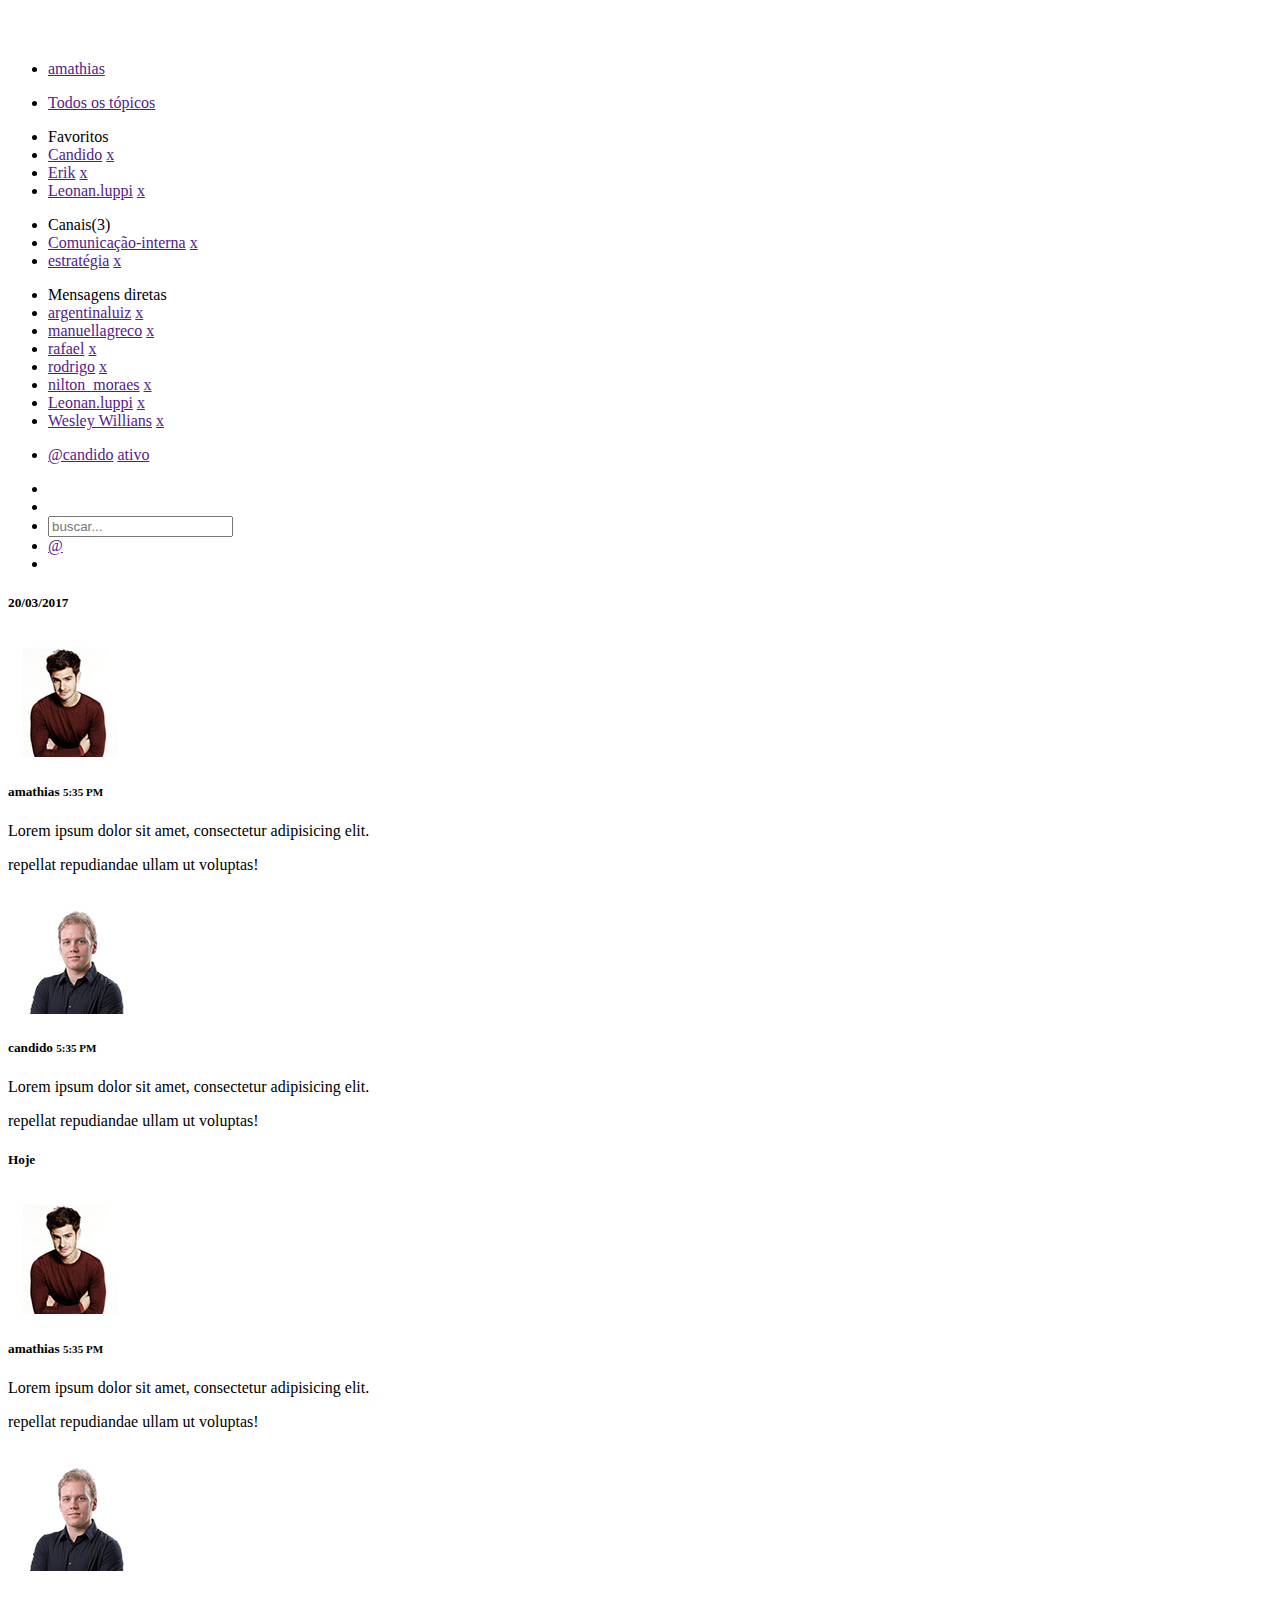
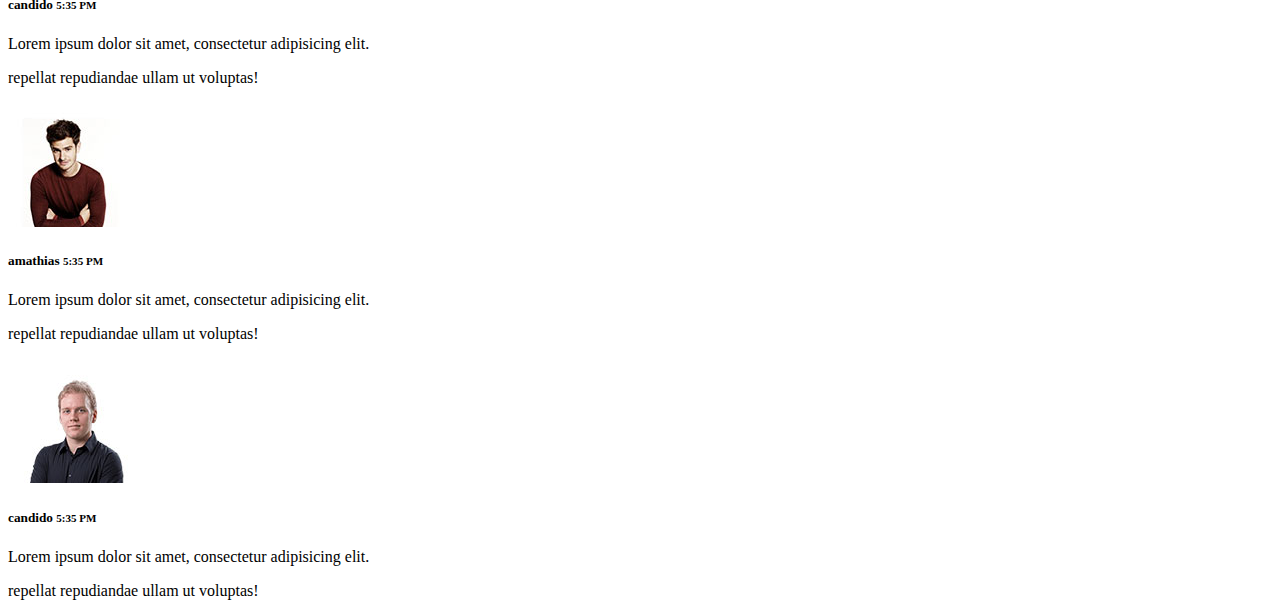
==== projeto/index.html @ 64326f10 "Atualização final do projeto" ====
<!DOCTYPE html>
<html lang="pt-br">
  <head>
    <meta charset="utf-8">
    <meta http-equiv="X-UA-Compatible" content="IE=edge">
    <meta name="viewport" content="width=device-width, initial-scale=1">
    <!-- The above 3 meta tags *must* come first in the head; any other head content must come *after* these tags -->
    <title>Chatschool</title>

    <!-- Bootstrap -->
    <link href="C:SchoolOfNet/SiteDoZero/projeto/css/bootstrap.min.css" rel="stylesheet">
    <!--CSS-->
    <link rel="stylesheet" type="text/css" href="C:SchoolOfNet/SiteDoZero/projeto/css/style.css">

    <!-- HTML5 shim and Respond.js for IE8 support of HTML5 elements and media queries -->
    <!-- WARNING: Respond.js doesn't work if you view the page via file:// -->
    <!--[if lt IE 9]>
      <script src="https://oss.maxcdn.com/html5shiv/3.7.3/html5shiv.min.js"></script>
      <script src="https://oss.maxcdn.com/respond/1.4.2/respond.min.js"></script>
    <![endif]-->
  </head>
  <body>
    <div class="container-fluid box-100-height">
    <div class="row box-100-height">
        <section id="sidenav" class="col-md-2 box-100-height">
            <div class="navbar navbar-inverse navbar-static-top">
                <div class="container-fluid">
                    <div class="navbar-header">
                        <a href="" class="navbar-brand">
                            <img src="../img/logo.png" alt="">
                        </a>
                    </div>
                    <ul id="me" class="nav navbar-nav">
                        <li class="online">
                            <a href="">amathias</a>
                        </li>
                    </ul>
                </div>
            </div>

            <ul class="nav nav-pills nav-stacked">
                <li class="no-status">
                  <a href=""><span class="glyphicon glyphicon-comment"></span> Todos os tópicos</a>
                </li>
            </ul>

            <ul class="nav nav-pills nav-stacked">
                <li class="nav-header">
                    <span class="glyphicon glyphicon-star"></span> Favoritos
                </li>
                <li class="online">
                    <a href="">Candido</a>
                    <a href="" class="action">x</a>
                </li>
                <li>
                    <a href="">Erik</a>
                    <a href="" class="action">x</a>
                </li>
                <li>
                    <a href="">Leonan.luppi</a>
                    <a href="" class="action">x</a>
                </li>
            </ul>

            <ul class="nav nav-pills nav-stacked">
                <li class="nav-header">
                    Canais(3)
                </li>
                <li class="active online">
                    <a href=""><span class="glyphicon glyphicon-lock"></span> Comunicação-interna</a>
                    <a href="" class="action">x</a>
                </li>
                <li>
                    <a href=""><span class="glyphicon glyphicon-lock"></span> estratégia</a>
                    <a href="" class="action">x</a>
                </li>
            </ul>

            <ul class="nav nav-pills nav-stacked">
                <li class="nav-header">
                    Mensagens diretas
                </li>
                <li>
                    <a href="">argentinaluiz</a>
                    <a href="" class="action">x</a>
                </li>
                <li>
                    <a href="">manuellagreco</a>
                    <a href="" class="action">x</a>
                </li>
                <li class="online">
                    <a href="">rafael</a>
                    <a href="" class="action">x</a>
                </li>
                <li>
                    <a href="">rodrigo</a>
                    <a href="" class="action">x</a>
                </li>
                <li>
                    <a href="">nilton_moraes</a>
                    <a href="" class="action">x</a>
                </li>
                <li>
                    <a href="">Leonan.luppi</a>
                    <a href="" class="action">x</a>
                </li>
                <li>
                    <a href="">Wesley Willians</a>
                    <a href="" class="action">x</a>
                </li>
            </ul>
        </section>

        <section id="content" class="col-md-10  box-100-height">
              <div class="navbar navbar-default navbar-static-top">
                  <div class="container-fluid">
                      <ul id="chat-title" class="nav navbar-nav">
                          <li>
                              <span>
                                  <a href="">@candido</a>
                                  <a href=""><span class="glyphicon glyphicon-star"></span> </a>
                                  <a href="" class="status">ativo</a>
                              </span>
                          </li>
                      </ul>
                      <ul class="nav navbar-nav navbar-right">
                          <li><a href=""><span class="glyphicon glyphicon-earphone"></span> </a></li>
                          <li><a href=""><span class="glyphicon glyphicon-cog"></span> </a></li>
                          <li>
                              <form action="" class="navbar-form navbar-left">
                                  <div class="input-group">
                                      <span class="input-group-addon"><span class="glyphicon glyphicon-search"></span></span>
                                      <input type="text" class="form-control" placeholder="buscar...">
                                  </div>
                              </form>
                          </li>
                          <li><a href="">@</a></li>
                          <li><a href=""><span class="glyphicon glyphicon-star-empty"></span> </a></li>
                      </ul>
                  </div>
              </div>

              <div class="row">
                  <div class="col-md-12 datetime-separator">
                      <h5>20/03/2017</h5>
                  </div>
              </div>

              <div class="row">
                  <div class="col-md-1">
                      <div class="img-box-round">
                          <img src="../img/time/team1.jpg" alt="">
                      </div>
                  </div>
                  <div class="col-md-11">
                      <div class="row">
                          <h5>amathias <small>5:35 PM</small></h5>
                      </div>
                      <div class="row">
                          <p>Lorem ipsum dolor sit amet, consectetur adipisicing elit.</p>
                          <p>repellat repudiandae ullam ut voluptas!</p>
                      </div>
                  </div>
              </div>

              <div class="row">
                  <div class="col-md-1">
                      <div class="img-box-round">
                          <img src="../img/time/team2.jpg" alt="">
                      </div>
                  </div>
                  <div class="col-md-11">
                      <div class="row">
                          <h5>candido <small>5:35 PM</small></h5>
                      </div>
                      <div class="row">
                          <p>Lorem ipsum dolor sit amet, consectetur adipisicing elit.</p>
                          <p>repellat repudiandae ullam ut voluptas!</p>
                      </div>
                  </div>
              </div>

              <div class="row">
                  <div class="col-md-12 datetime-separator">
                      <h5>Hoje</h5>
                  </div>
              </div>

            <!-- Início do bloco de conversa que deverá ser duplicado para estilização -->
              <div class="row">
                  <div class="col-md-1">
                      <div class="img-box-round">
                          <img src="../img/time/team1.jpg" alt="">
                      </div>
                  </div>
                  <div class="col-md-11">
                      <div class="row">
                          <h5>amathias <small>5:35 PM</small></h5>
                      </div>
                      <div class="row">
                          <p>Lorem ipsum dolor sit amet, consectetur adipisicing elit.</p>
                          <p>repellat repudiandae ullam ut voluptas!</p>
                      </div>
                  </div>
              </div>

              <div class="row">
                  <div class="col-md-1">
                      <div class="img-box-round">
                          <img src="../img/time/team2.jpg" alt="">
                      </div>
                  </div>
                  <div class="col-md-11">
                      <div class="row">
                          <h5>candido <small>5:35 PM</small></h5>
                      </div>
                      <div class="row">
                          <p>Lorem ipsum dolor sit amet, consectetur adipisicing elit.</p>
                          <p>repellat repudiandae ullam ut voluptas!</p>
                      </div>
                  </div>
              </div>
              <div class="row">
                  <div class="col-md-1">
                      <div class="img-box-round">
                          <img src="../img/time/team1.jpg" alt="">
                      </div>
                  </div>
                  <div class="col-md-11">
                      <div class="row">
                          <h5>amathias <small>5:35 PM</small></h5>
                      </div>
                      <div class="row">
                          <p>Lorem ipsum dolor sit amet, consectetur adipisicing elit.</p>
                          <p>repellat repudiandae ullam ut voluptas!</p>
                      </div>
                  </div>
              </div>

              <div class="row">
                  <div class="col-md-1">
                      <div class="img-box-round">
                          <img src="../img/time/team2.jpg" alt="">
                      </div>
                  </div>
                  <div class="col-md-11">
                      <div class="row">
                          <h5>candido <small>5:35 PM</small></h5>
                      </div>
                      <div class="row">
                          <p>Lorem ipsum dolor sit amet, consectetur adipisicing elit.</p>
                          <p>repellat repudiandae ullam ut voluptas!</p>
                      </div>
                  </div>
              </div>
              <!-- Fim do bloco de conversa -->

              <!-- Dupliquem o bloco de conversa, marcado acima, para terem mais conversas no conteúdo teste. Não duplicamos, para que este conteúdo não fique extenso -->
        </section>
    </div>
</div>

    <!-- jQuery (necessary for Bootstrap's JavaScript plugins) -->
    <script src="https://ajax.googleapis.com/ajax/libs/jquery/1.12.4/jquery.min.js"></script>
    <!-- Include all compiled plugins (below), or include individual files as needed -->
    <script src="C:SchoolOfNet/SiteDoZero/projeto/js/bootstrap.min.js"></script>
  </body>
</html>
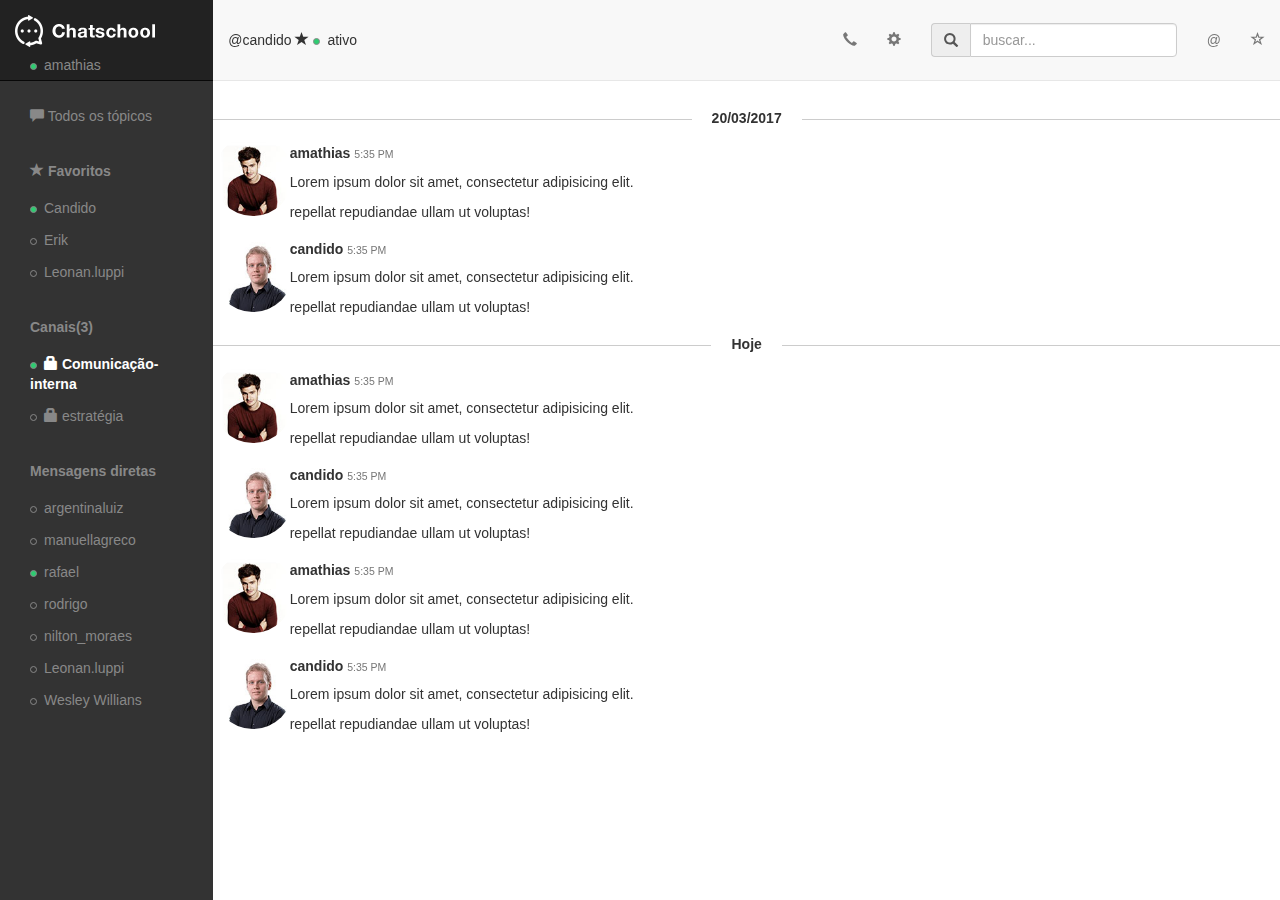
==== commit f022602a: "Concluindo alterações, index.html" ====
--- a/projeto/index.html
+++ b/projeto/index.html
@@ -8,9 +8,9 @@
     <title>Chatschool</title>
 
     <!-- Bootstrap -->
-    <link href="C:SchoolOfNet/SiteDoZero/projeto/css/bootstrap.min.css" rel="stylesheet">
+    <link href="css/bootstrap.min.css" rel="stylesheet">
     <!--CSS-->
-    <link rel="stylesheet" type="text/css" href="C:SchoolOfNet/SiteDoZero/projeto/css/style.css">
+    <link rel="stylesheet" type="text/css" href="css/style.css">
 
     <!-- HTML5 shim and Respond.js for IE8 support of HTML5 elements and media queries -->
     <!-- WARNING: Respond.js doesn't work if you view the page via file:// -->
--- a/projeto/css/style.css
+++ b/projeto/css/style.css
@@ -0,0 +1,233 @@
+@import "../../css/icons.css";
+
+
+#sidenav {
+    background-color: #333333;
+    color: #888;
+    padding-right: 0;
+}
+
+#sidenav a {
+    color: #888;
+}
+
+#sidenav .navbar {
+    margin-left: -15px;
+}
+
+#sidenav .nav-header {
+    padding: 10px 15px;
+    font-weight: bold;
+    margin-top: 20px;
+}
+
+#sidenav .nav-pills>li>a {
+    border-radius: 0;
+    padding: 5px 15px;
+}
+
+#sidenav .nav-pills>li.active>a {
+    background-color: transparent;
+    color: #fff;
+    font-weight: bold;
+}
+
+#sidenav .nav-pills>li>a:hover, #sidenav .nav-pills>li>a:focus {
+    background-color: #222222;
+}
+#sidenav .nav>li>a:before {
+    content: '';
+    display: inline-block;
+    border: 1px solid #888;
+    border-radius: 100%;
+    width: 7px;
+    height: 7px;
+    vertical-align: middle;
+    margin-right: 7px;
+}
+
+#sidenav .nav>li.online>a:before {
+    background-color: #2ecc71;
+}
+#sidenav .nav>li>a:before {
+    content: '';
+    display: inline-block;
+    border: 1px solid #888;
+    border-radius: 100%;
+    width: 7px;
+    height: 7px;
+    vertical-align: middle;
+    margin-right: 7px;
+}
+
+#sidenav .nav>li.online>a:before {
+    background-color: #2ecc71;
+}
+
+#sidenav .nav>li>a.action:before {
+    display: none;
+}
+
+#sidenav .nav>li {
+    position: relative;
+}
+
+#sidenav .nav>li>a.action {
+    display: none;
+    position: absolute;
+    top: 5px;
+    right:5px;
+    z-index: 99;
+    font-weight: bold;
+    border: 2px solid #888;
+    border-radius: 100%;
+    color: #888;
+    padding: 0 5px;
+    font-size: 12px;
+    text-align: center;
+    height: 20px;
+    line-height: 16px;
+}
+
+#sidenav .nav>li:hover>a.action {
+    display: block;
+}
+#sidenav .nav>li>a.action:before {
+    display: none;
+}
+
+#sidenav .nav>li {
+    position: relative;
+}
+
+#sidenav .nav>li>a.action {
+    display: none;
+    position: absolute;
+    top: 5px;
+    right:5px;
+    z-index: 99;
+    font-weight: bold;
+    border: 2px solid #888;
+    border-radius: 100%;
+    color: #888;
+    padding: 0 5px;
+    font-size: 12px;
+    text-align: center;
+    height: 20px;
+    line-height: 16px;
+}
+
+#sidenav .nav>li:hover>a.action {
+    display: block;
+}
+#sidenav .nav>li.no-status>a:before {
+    display: none;
+}
+html, body, .box-100-height {
+    height: 100%;
+}
+
+#sidenav {
+    background-color: #333333;
+    color: #888;
+    padding-right: 0;
+    overflow-y: auto;
+}
+
+#content {
+    overflow-y: auto;
+}
+#sidenav .nav>li>a:before, #chat-title a.status:before {
+    content: '';
+    display: inline-block;
+    border: 1px solid #888;
+    border-radius: 100%;
+    width: 7px;
+    height: 7px;
+    vertical-align: middle;
+    margin-right: 7px;
+}
+
+#sidenav .nav>li.online>a:before, #chat-title a.status:before {
+    background-color: #2ecc71;
+}
+#me li a {
+    padding-top: 5px;
+    padding-bottom: 5px;
+}
+
+#content {
+    overflow-y: auto;
+    padding: 0;
+}
+
+#content .navbar-nav>li>a {
+    padding-top: 30px;
+    padding-bottom: 30px;
+}
+
+#content .navbar-nav>li>.navbar-form {
+    padding-top: 15px;
+    padding-bottom: 15px;
+}
+
+#chat-title {
+    position: relative;
+    height: 80px;
+}
+
+#chat-title li {
+    position: absolute;
+    top: 50%;
+    left: 0;
+    transform: translate(0, -50%);
+    display: block;
+}
+
+#chat-title li>span {
+    white-space: nowrap;
+}
+
+#chat-title .title {
+    display: block;
+    font-weight: bold;
+}
+
+#chat-title li a {
+    color: #333;
+}
+
+#chat-title li a.favorite span {
+    color: #fed136;
+    vertical-align: middle;
+}
+
+#content h5 {
+    font-weight: bold;
+}
+
+#content .datetime-separator {
+    position: relative;
+    text-align: center;
+}
+
+#content .datetime-separator h5 {
+    display: inline-block;
+    background-color: #fff;
+    padding: 0 20px;
+}
+
+#content .datetime-separator:before {
+    content: '';;
+    display: block;
+    width: 100%;
+    border-bottom: 1px solid #cccccc;
+    position: absolute;
+    top: 50%;
+    z-index: -1;
+}
+
+.img-box-round img {
+    width: 80px;
+    height: 80px;
+}